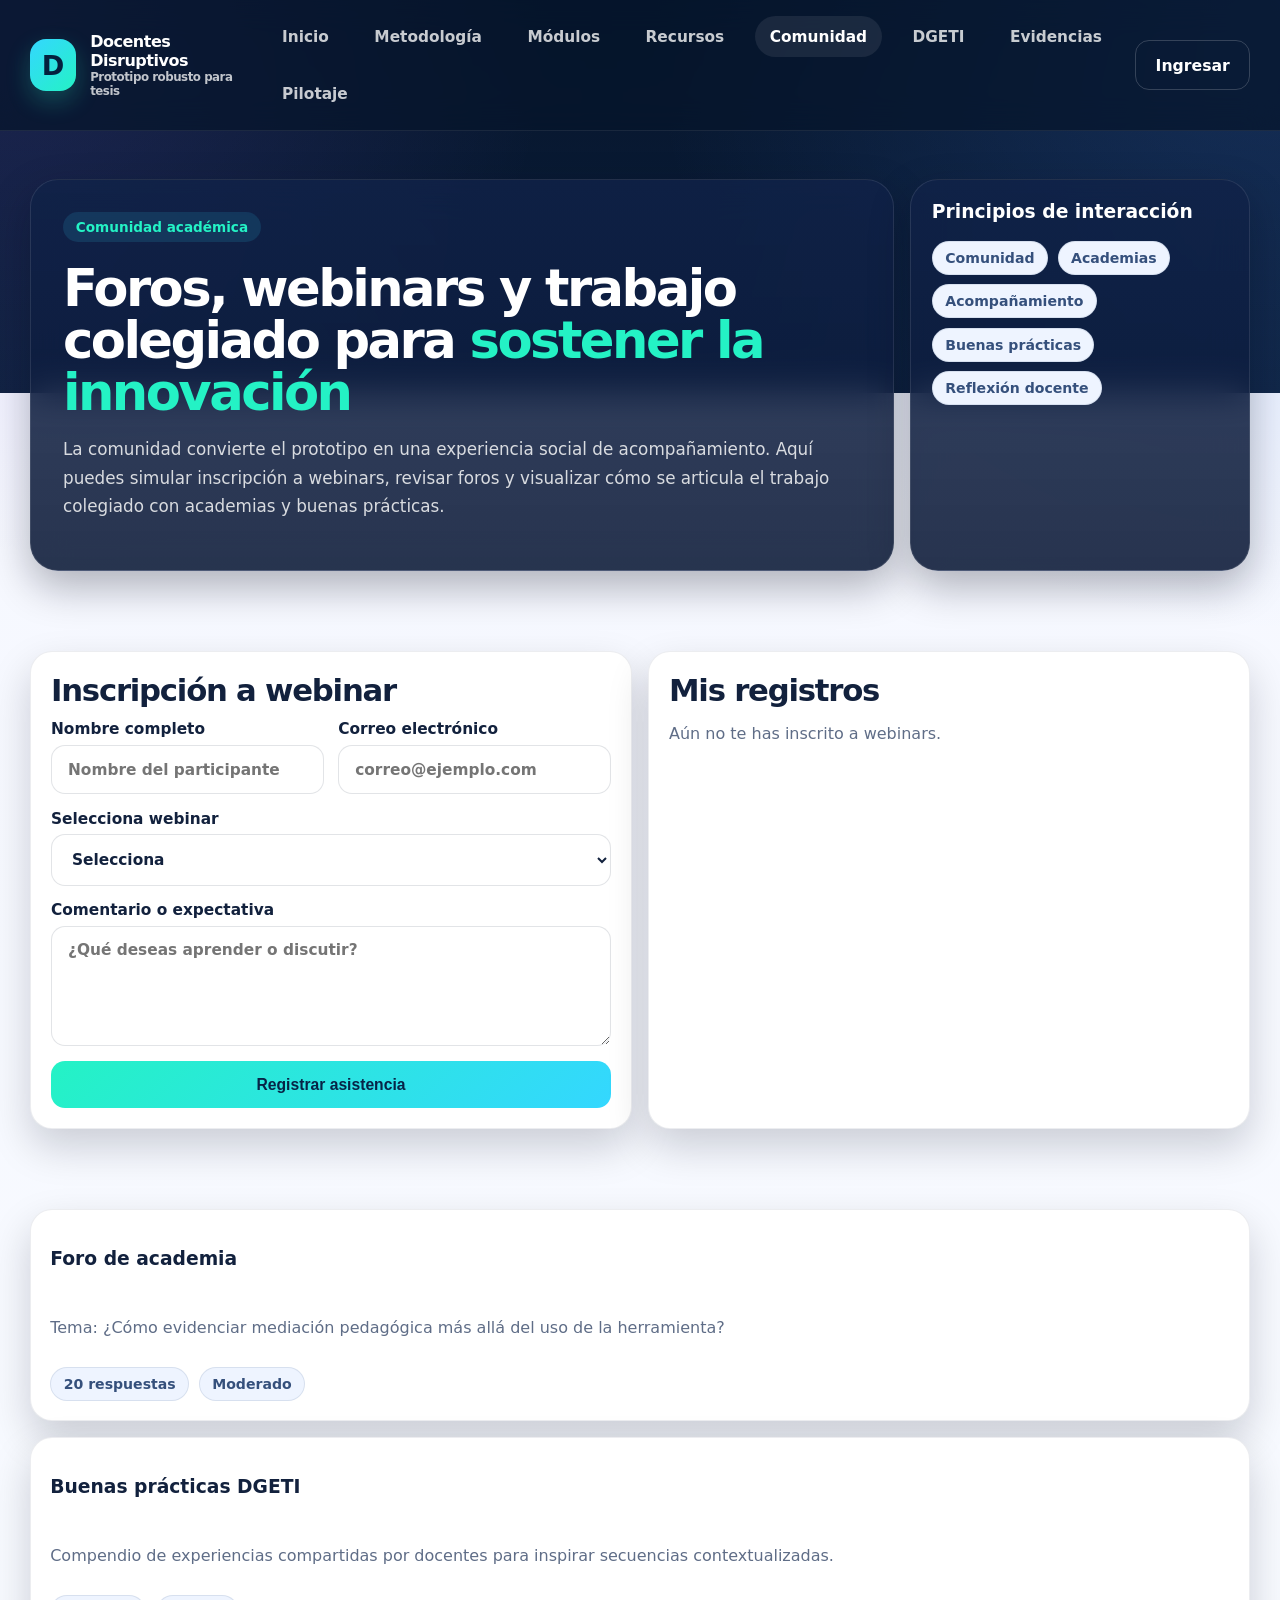
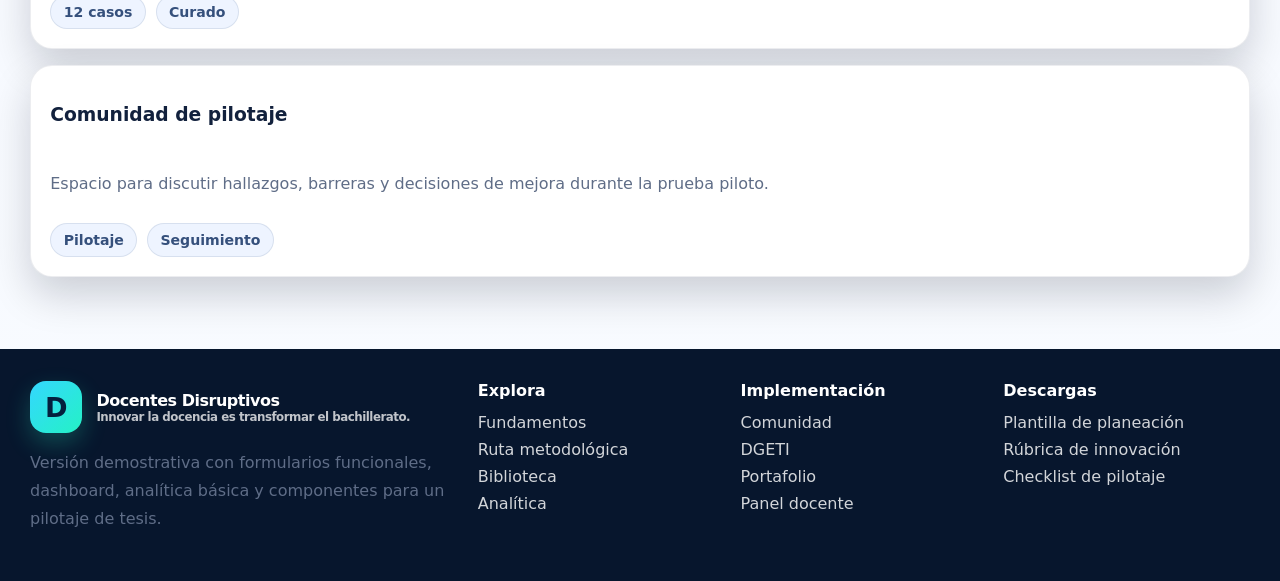
==== comunidad.html @ ebce60de "Add files via upload" ====
<!doctype html>
<html lang="es">
<head>
  <meta charset="utf-8">
  <meta name="viewport" content="width=device-width, initial-scale=1">
  <title>Comunidad | Docentes Disruptivos</title>
  <meta name="description" content="Prototipo robusto del portal Docentes Disruptivos para pilotaje y presentación de tesis.">
  <link rel="stylesheet" href="styles.css">
  
</head>
<body>
<header class="topbar">
  <div class="container nav">
    <a class="brand" href="index.html">
      <span class="brand-mark">D</span>
      <span>Docentes Disruptivos<small>Prototipo robusto para tesis</small></span>
    </a>
    <button class="mobile-toggle" data-mobile-toggle aria-label="Abrir menú">☰</button>
    <nav class="nav-links" data-nav-links><a href="index.html" class="">Inicio</a><a href="metodologia.html" class="">Metodología</a><a href="modulos.html" class="">Módulos</a><a href="recursos.html" class="">Recursos</a><a href="comunidad.html" class="active">Comunidad</a><a href="dgeti.html" class="">DGETI</a><a href="evidencias.html" class="">Evidencias</a><a href="pilotaje.html" class="">Pilotaje</a></nav>
    <div class="nav-actions">
      <a class="btn btn-outline" href="dashboard.html">Ingresar</a>
    </div>
  </div>
</header>

<main>
  <section class="hero">
    <div class="container hero-split">
      <div class="hero-copy glass">
        <div class="eyebrow">Comunidad académica</div>
        <h1>Foros, webinars y trabajo colegiado para <span class="highlight">sostener la innovación</span></h1>
        <p class="lead">La comunidad convierte el prototipo en una experiencia social de acompañamiento. Aquí puedes simular inscripción a webinars, revisar foros y visualizar cómo se articula el trabajo colegiado con academias y buenas prácticas.</p>
      </div>
      <aside class="hero-side-card glass">
        <h3 style="margin-top:0;color:#fff;">Principios de interacción</h3>
        <div class="tag-list">
          <span class="tag">Comunidad</span>
          <span class="tag">Academias</span>
          <span class="tag">Acompañamiento</span>
          <span class="tag">Buenas prácticas</span>
          <span class="tag">Reflexión docente</span>
        </div>
      </aside>
    </div>
  </section>

  <section class="section light" id="webinars">
    <div class="container grid-2">
      <article class="form-card">
        <h2>Inscripción a webinar</h2>
        <div id="webinar-notice" class="notice"></div>
        <form id="webinar-form">
          <div class="field-grid">
            <label>Nombre completo
              <input type="text" name="nombre" required placeholder="Nombre del participante">
            </label>
            <label>Correo electrónico
              <input type="email" name="correo" required placeholder="correo@ejemplo.com">
            </label>
          </div>
          <label>Selecciona webinar
            <select name="webinar" required>
              <option value="">Selecciona</option>
              <option>Uso ético de la IA en el bachillerato</option>
              <option>Planeación con progresiones y cultura digital</option>
              <option>Evidencias para pilotaje y mejora continua</option>
            </select>
          </label>
          <label>Comentario o expectativa
            <textarea name="expectativa" placeholder="¿Qué deseas aprender o discutir?"></textarea>
          </label>
          <button class="btn btn-primary" type="submit">Registrar asistencia</button>
        </form>
      </article>
      <article class="panel-card">
        <h2>Mis registros</h2>
        <div id="webinar-registrations"></div>
      </article>
    </div>
  </section>

  <section class="section" id="academias">
    <div class="container forum-grid">
      <article class="forum-card"><h3>Foro de academia</h3><p class="section-intro">Tema: ¿Cómo evidenciar mediación pedagógica más allá del uso de la herramienta?</p><div class="chip-row"><span class="chip">20 respuestas</span><span class="chip">Moderado</span></div></article>
      <article class="forum-card"><h3>Buenas prácticas DGETI</h3><p class="section-intro">Compendio de experiencias compartidas por docentes para inspirar secuencias contextualizadas.</p><div class="chip-row"><span class="chip">12 casos</span><span class="chip">Curado</span></div></article>
      <article class="forum-card"><h3>Comunidad de pilotaje</h3><p class="section-intro">Espacio para discutir hallazgos, barreras y decisiones de mejora durante la prueba piloto.</p><div class="chip-row"><span class="chip">Pilotaje</span><span class="chip">Seguimiento</span></div></article>
    </div>
  </section>
</main>

<footer class="footer">
  <div class="container footer-grid">
    <div>
      <div class="brand"><span class="brand-mark">D</span><span>Docentes Disruptivos<small>Innovar la docencia es transformar el bachillerato.</small></span></div>
      <p class="section-intro">Versión demostrativa con formularios funcionales, dashboard, analítica básica y componentes para un pilotaje de tesis.</p>
    </div>
    <div>
      <strong>Explora</strong>
      <ul>
        <li><a href="metodologia.html">Fundamentos</a></li>
        <li><a href="modulos.html">Ruta metodológica</a></li>
        <li><a href="recursos.html">Biblioteca</a></li>
        <li><a href="pilotaje.html">Analítica</a></li>
      </ul>
    </div>
    <div>
      <strong>Implementación</strong>
      <ul>
        <li><a href="comunidad.html">Comunidad</a></li>
        <li><a href="dgeti.html">DGETI</a></li>
        <li><a href="evidencias.html">Portafolio</a></li>
        <li><a href="dashboard.html">Panel docente</a></li>
      </ul>
    </div>
    <div>
      <strong>Descargas</strong>
      <ul>
        <li><a href="assets/downloads/plantilla-planeacion.txt" download>Plantilla de planeación</a></li>
        <li><a href="assets/downloads/rubrica-innovacion.csv" download>Rúbrica de innovación</a></li>
        <li><a href="assets/downloads/checklist-pilotaje.md" download>Checklist de pilotaje</a></li>
      </ul>
    </div>
  </div>
</footer>
<script src="app.js"></script>
</body>
</html>
---- styles.css ----
:root {
  --bg: #07162d;
  --bg-soft: #0c2345;
  --bg-card: rgba(10, 24, 54, 0.82);
  --paper: #eef3ff;
  --text: #12213d;
  --muted: #5f6d87;
  --line: rgba(255,255,255,0.08);
  --line-dark: rgba(18,33,61,0.08);
  --primary: #34d7ff;
  --primary-2: #24f2c5;
  --secondary: #8c6cff;
  --accent: #f8b44c;
  --success: #19c37d;
  --danger: #ff6c8b;
  --shadow: 0 18px 40px rgba(2, 10, 28, 0.18);
  --radius-xl: 28px;
  --radius-lg: 22px;
  --radius-md: 16px;
  --radius-sm: 12px;
  --max: 1220px;
}
* { box-sizing: border-box; }
html { scroll-behavior: smooth; }
body {
  margin: 0;
  font-family: Inter, ui-sans-serif, system-ui, -apple-system, BlinkMacSystemFont, "Segoe UI", sans-serif;
  color: var(--text);
  background:
    radial-gradient(circle at top right, rgba(76, 142, 255, 0.2), transparent 25%),
    radial-gradient(circle at top left, rgba(140,108,255,0.16), transparent 22%),
    linear-gradient(180deg, #06152c 0%, #0c1f3b 18%, #f6f8ff 18%, #f8fbff 100%);
  min-height: 100vh;
}
a { color: inherit; text-decoration: none; }
img { max-width: 100%; display: block; }
.container { width: min(calc(100% - 2rem), var(--max)); margin: 0 auto; }
.topbar {
  position: sticky;
  top: 0;
  z-index: 50;
  backdrop-filter: blur(16px);
  background: rgba(6, 21, 44, 0.72);
  border-bottom: 1px solid rgba(255,255,255,0.08);
}
.nav {
  display: flex;
  align-items: center;
  justify-content: space-between;
  gap: 1rem;
  padding: 1rem 0;
}
.brand { display:flex; align-items:center; gap:.9rem; color: #fff; font-weight: 800; letter-spacing: -.03em; }
.brand-mark {
  width: 52px; height: 52px; border-radius: 16px;
  background: linear-gradient(135deg, var(--primary), var(--primary-2));
  color: #04203e; display:grid; place-items:center; font-size:1.7rem; box-shadow: 0 10px 24px rgba(36,242,197,0.24);
}
.brand small { display:block; font-size:.74rem; font-weight:600; opacity:.75; }
.nav-links { display:flex; gap:1rem; flex-wrap:wrap; }
.nav-links a {
  color: rgba(255,255,255,.78); padding:.72rem .92rem; border-radius:999px; font-weight:600; font-size:.96rem;
}
.nav-links a.active, .nav-links a:hover { color:#fff; background: rgba(255,255,255,0.08); }
.nav-actions { display:flex; align-items:center; gap:.75rem; }
.mobile-toggle { display:none; background:transparent; border:none; color:#fff; font-size:1.6rem; }
.hero {
  padding: 3rem 0 2.5rem;
  color: #fff;
}
.hero-grid { display:grid; grid-template-columns: 1.1fr .9fr; gap: 1.3rem; align-items: center; }
.glass, .hero-card {
  background: linear-gradient(180deg, rgba(16,34,72,.82), rgba(10,24,54,.88));
  border: 1px solid rgba(255,255,255,.1);
  box-shadow: 0 16px 40px rgba(5,11,26,.3);
  backdrop-filter: blur(18px);
  border-radius: var(--radius-xl);
}
.hero-copy { padding: 2rem; }
.eyebrow {
  display:inline-flex; align-items:center; gap:.5rem; padding:.45rem .8rem; border-radius:999px; background: rgba(52,215,255,0.12); color: var(--primary-2); font-size: .85rem; font-weight:700; margin-bottom:1rem;
}
.hero h1 { font-size: clamp(2.2rem, 4vw, 4.4rem); line-height: 1.02; margin:.2rem 0 1rem; letter-spacing:-.05em; }
.hero p.lead { font-size: 1.05rem; line-height:1.7; color: rgba(255,255,255,.82); }
.highlight { color: var(--primary-2); }
.hero-actions, .toolbar { display:flex; gap:.8rem; flex-wrap:wrap; margin-top:1.25rem; }
.btn {
  display:inline-flex; align-items:center; justify-content:center; gap:.55rem; border:none; border-radius: 14px; padding:.92rem 1.2rem; font-weight:700; cursor:pointer; transition:.18s ease; font-size: .98rem;
}
.btn:hover { transform: translateY(-1px); }
.btn-primary { background: linear-gradient(135deg, var(--primary-2), var(--primary)); color:#072446; }
.btn-secondary { background: rgba(255,255,255,.08); color:#fff; border:1px solid rgba(255,255,255,.12); }
.btn-outline { background: transparent; color:#fff; border:1px solid rgba(255,255,255,.18); }
.btn-light { background:#fff; color: var(--text); border:1px solid var(--line-dark); }
.btn-danger { background: linear-gradient(135deg, #ff86a0, #ff6c8b); color:#fff; }
.hero-visual { padding: 1rem; overflow:hidden; }
.hero-visual img { width:100%; border-radius: 20px; }
.metric-grid { display:grid; grid-template-columns: repeat(4,1fr); gap: .75rem; margin-top: 1.3rem; }
.metric {
  padding: 1rem; border-radius: 18px; background: rgba(255,255,255,.05); border: 1px solid rgba(255,255,255,.08);
}
.metric strong { display:block; font-size:1.5rem; color:#fff; }
.metric span { color: rgba(255,255,255,.74); font-size: .9rem; }
.section { padding: 2.5rem 0; }
.section h2, .section h1 { margin:0 0 .8rem; font-size: clamp(1.7rem, 2.4vw, 2.6rem); letter-spacing:-.04em; }
.section-intro { color: var(--muted); line-height:1.75; max-width: 880px; }
.light { background: transparent; }
.card-grid { display:grid; grid-template-columns: repeat(4,1fr); gap: 1rem; margin-top:1.25rem; }
.card, .panel-card, .feature-card, .table-card, .stat-card, .module-card, .resource-card, .forum-card, .form-card, .timeline-card, .download-card, .tab-pane {
  background:#fff; border:1px solid rgba(18,33,61,.08); border-radius: var(--radius-lg); box-shadow: var(--shadow);
}
.card, .panel-card, .feature-card, .table-card, .form-card, .timeline-card { padding: 1.25rem; }
.dark-card {
  background: linear-gradient(180deg, rgba(12, 35, 69, 0.98), rgba(8, 24, 53, 0.98));
  color:#fff;
  border:1px solid rgba(255,255,255,.08);
}
.dark-card .section-intro, .dark-card p, .dark-card li { color: rgba(255,255,255,.74); }
.icon-badge {
  width: 48px; height: 48px; border-radius: 14px; display:grid; place-items:center; background: linear-gradient(135deg, rgba(140,108,255,.16), rgba(52,215,255,.16)); color: var(--secondary); font-size:1.35rem; margin-bottom: .95rem;
}
.route-grid, .alignment-grid, .dashboard-panels, .grid-3, .grid-2, .theory-grid, .resource-grid, .forum-grid, .analytics-grid, .stats-grid, .download-grid {
  display:grid; gap: 1rem;
}
.route-grid { grid-template-columns: repeat(3, 1fr); margin-top: 1.2rem; }
.alignment-grid { grid-template-columns: repeat(3, 1fr); margin-top: 1.2rem; }
.grid-3, .theory-grid, .resource-grid { grid-template-columns: repeat(3, 1fr); }
.grid-2 { grid-template-columns: repeat(2, 1fr); }
.dashboard-panels { grid-template-columns: repeat(3, 1fr); }
.stats-grid { grid-template-columns: repeat(4,1fr); }
.analytics-grid { grid-template-columns: 1.2fr .8fr; }
.download-grid { grid-template-columns: repeat(3,1fr); }
.module-card { padding: 1.15rem; position: relative; overflow:hidden; }
.module-card h3 { margin: .2rem 0 .7rem; font-size:1.1rem; }
.module-number {
  position:absolute; top:1rem; right:1rem; width: 36px; height:36px; border-radius: 50%; background: linear-gradient(135deg, var(--secondary), var(--primary)); color:#fff; font-weight:800; display:grid; place-items:center;
}
.list-clean { list-style:none; padding:0; margin:0; display:grid; gap:.75rem; }
.list-clean li { line-height:1.6; }
.pill-list, .tag-list, .chip-row { display:flex; flex-wrap:wrap; gap:.6rem; }
.pill, .tag, .chip {
  display:inline-flex; align-items:center; gap:.35rem; padding:.5rem .78rem; border-radius:999px; background:#eef4ff; color:#35507c; font-weight:600; font-size:.88rem; border:1px solid rgba(53,80,124,.12);
}
.dark-card .pill, .dark-card .tag, .dark-card .chip { background: rgba(255,255,255,.08); color:#fff; border-color: rgba(255,255,255,.08); }
.two-col { display:grid; grid-template-columns: 1fr 1fr; gap: 1rem; }
.steps { display:grid; grid-template-columns: repeat(5,1fr); gap: .8rem; }
.step { padding: 1rem; border-radius:18px; background: rgba(255,255,255,.05); border:1px solid rgba(255,255,255,.08); }
.community-band { display:grid; grid-template-columns: .9fr 1.1fr; overflow:hidden; }
.community-band img { height:100%; object-fit: cover; }
.footer { background:#07162d; color:#fff; padding: 2rem 0; margin-top: 2rem; }
.footer-grid { display:grid; grid-template-columns: 1.4fr repeat(3,.8fr); gap: 1rem; align-items:flex-start; }
.footer ul { list-style:none; padding:0; margin:.8rem 0 0; display:grid; gap:.5rem; }
.footer a { color: rgba(255,255,255,.82); }
.searchbar, .input, .select, textarea, input[type="text"], input[type="email"], input[type="date"], input[type="number"], input[type="search"], select {
  width:100%; border-radius:14px; border:1px solid rgba(18,33,61,.12); padding:.92rem 1rem; font: inherit; color: var(--text); background:#fff; outline:none;
}
textarea { min-height: 120px; resize: vertical; }
label { display:grid; gap:.42rem; font-weight:700; font-size:.96rem; color: var(--text); }
.field-grid { display:grid; grid-template-columns: repeat(2,1fr); gap: .9rem; }
.form-card form { display:grid; gap: .95rem; }
.help-text { font-size: .84rem; color: var(--muted); line-height:1.6; }
.notice {
  border-radius: 14px; padding: .9rem 1rem; font-weight: 600; display:none; align-items:center; gap:.6rem;
}
.notice.show { display:flex; }
.notice.success { background: rgba(25,195,125,.12); color: #127949; border:1px solid rgba(25,195,125,.16); }
.notice.error { background: rgba(255,108,139,.12); color: #a42043; border:1px solid rgba(255,108,139,.16); }
.page-shell { padding: 1rem; }
.dashboard-grid { display:grid; grid-template-columns: 260px 1fr 310px; gap:1rem; }
.sidebar {
  padding:1rem; border-radius: 24px; background: linear-gradient(180deg, rgba(7,22,45,.98), rgba(8,28,57,.98)); color:#fff; min-height: calc(100vh - 5rem); position: sticky; top: 92px;
}
.sidebar-nav, .side-menu { display:grid; gap:.45rem; margin-top:1rem; }
.sidebar-nav a, .side-menu a {
  color: rgba(255,255,255,.82); padding:.85rem .9rem; border-radius: 14px; font-weight:600;
}
.sidebar-nav a.active, .sidebar-nav a:hover, .side-menu a.active, .side-menu a:hover { background: rgba(52,215,255,.16); color:#fff; }
.dashboard-main, .dashboard-side { min-width:0; }
.progress-card { display:grid; grid-template-columns: 1fr 280px; gap: 1rem; align-items:center; }
.progress-bar {
  height: 14px; background: rgba(255,255,255,.08); border-radius: 999px; overflow:hidden; margin:.8rem 0;
}
.progress-bar span { display:block; height:100%; background: linear-gradient(90deg, var(--primary-2), var(--primary)); border-radius:999px; }
.timeline-mini, .timeline-vertical { display:grid; gap:.7rem; }
.timeline-item {
  display:grid; grid-template-columns: 44px 1fr auto; gap:.8rem; align-items:center; padding: .95rem 1rem; border-radius: 18px; border:1px solid rgba(18,33,61,.08); background:#fff;
}
.timeline-item.is-active { border-color: rgba(52,215,255,.4); box-shadow: 0 10px 24px rgba(52,215,255,.12); }
.timeline-item .bubble {
  width:44px; height:44px; border-radius: 14px; display:grid; place-items:center; font-weight:800; color:#fff; background: linear-gradient(135deg, var(--secondary), var(--primary));
}
.timeline-item small { color: var(--muted); display:block; margin-top:.15rem; }
.status-pill { padding:.45rem .72rem; border-radius:999px; font-size:.82rem; font-weight:800; }
.status-completado { background: rgba(25,195,125,.14); color:#0f8d58; }
.status-en-curso { background: rgba(52,215,255,.16); color:#0e88ab; }
.status-pendiente { background: rgba(140,108,255,.16); color:#6847dc; }
.badges-row { display:grid; grid-template-columns: repeat(4,1fr); gap:1rem; }
.badge-card { padding:1rem; border-radius:18px; background: linear-gradient(180deg, rgba(10,24,54,.96), rgba(7,21,44,.98)); color:#fff; }
.resource-card { padding:1.2rem; display:grid; gap:.75rem; }
.resource-meta { display:flex; gap:.45rem; flex-wrap:wrap; }
.filter-bar { display:grid; grid-template-columns: 1.2fr repeat(3, .7fr); gap:.8rem; margin: 1rem 0 1.2rem; }
.forum-card { padding:1.2rem; display:grid; gap:.6rem; }
.kpi { padding:1rem; border-radius:20px; background:#fff; box-shadow:var(--shadow); }
.kpi strong { display:block; font-size:1.8rem; margin-bottom:.25rem; }
.hero-split { display:grid; grid-template-columns: 1fr 340px; gap:1rem; align-items:stretch; }
.hero-side-card { padding:1.3rem; }
.table-card table { width:100%; border-collapse: collapse; }
.table-card th, .table-card td { padding:.85rem .75rem; border-bottom:1px solid rgba(18,33,61,.08); text-align:left; font-size:.95rem; }
.table-card th { color:#35507c; }
.chart {
  padding:1rem; border-radius:20px; background:#fff; box-shadow:var(--shadow);
}
.bar-chart { display:flex; align-items:flex-end; gap:.9rem; height: 220px; padding: 1rem .5rem .5rem; }
.bar { flex:1; background: linear-gradient(180deg, var(--primary), var(--secondary)); border-radius: 16px 16px 6px 6px; position:relative; min-width:40px; }
.bar span { position:absolute; bottom: calc(100% + .5rem); left:50%; transform: translateX(-50%); font-size:.86rem; font-weight:700; color:#35507c; }
.bar label { position:absolute; top: calc(100% + .55rem); left:50%; transform: translateX(-50%); font-size:.78rem; font-weight:700; color: var(--muted); text-align:center; width:80px; }
.tabs { display:flex; gap:.8rem; margin: 1rem 0; flex-wrap:wrap; }
.tab-btn { border:none; cursor:pointer; padding:.75rem .9rem; border-radius:999px; font:inherit; font-weight:700; background:#eaf1ff; color:#3c557f; }
.tab-btn.active { background: linear-gradient(135deg, var(--primary-2), var(--primary)); color:#072446; }
.tab-pane { display:none; }
.tab-pane.active { display:block; }
.small { font-size:.86rem; }
.muted { color: var(--muted); }
.banner-note {
  display:flex; gap:.8rem; align-items:flex-start; padding:1rem 1.1rem; background:#fff7ea; color:#754d10; border:1px solid rgba(248,180,76,.3); border-radius:18px;
}
.quote {
  padding:1rem 1.1rem; border-left:4px solid var(--secondary); background:#faf7ff; border-radius: 0 18px 18px 0; color:#513f81;
}
.split-card { display:grid; grid-template-columns: repeat(2,1fr); gap:1rem; }
.hero-mini-list { display:grid; gap:.8rem; }
.stat-card { padding: 1rem 1.1rem; }
.stat-card strong { display:block; font-size:1.8rem; }
.download-card { padding:1rem 1.1rem; }
.inline-code { padding:.15rem .35rem; border-radius:8px; background:#eef4ff; font-family: ui-monospace, SFMono-Regular, Menlo, monospace; font-size:.9em; }
.hidden { display:none !important; }
@media (max-width: 1120px) {
  .hero-grid, .hero-split, .community-band, .dashboard-grid, .analytics-grid { grid-template-columns: 1fr; }
  .card-grid, .route-grid, .alignment-grid, .grid-3, .resource-grid, .forum-grid, .stats-grid, .badges-row, .download-grid, .dashboard-panels { grid-template-columns: repeat(2,1fr); }
  .progress-card { grid-template-columns: 1fr; }
  .sidebar { position: static; min-height: auto; }
}
@media (max-width: 820px) {
  body { background: linear-gradient(180deg, #06152c 0%, #0c1f3b 13%, #f6f8ff 13%, #f8fbff 100%); }
  .mobile-toggle { display:block; }
  .nav-links { display:none; position:absolute; top: 74px; left:0; right:0; background: rgba(6,21,44,.98); padding:1rem; border-bottom:1px solid rgba(255,255,255,.08); }
  .nav-links.show { display:grid; }
  .nav-actions { display:none; }
  .card-grid, .route-grid, .alignment-grid, .grid-2, .grid-3, .theory-grid, .resource-grid, .forum-grid, .stats-grid, .badges-row, .download-grid, .dashboard-panels, .two-col, .field-grid, .split-card, .steps, .footer-grid { grid-template-columns: 1fr; }
  .metric-grid { grid-template-columns: repeat(2,1fr); }
  .filter-bar { grid-template-columns: 1fr; }
  .timeline-item { grid-template-columns: 44px 1fr; }
  .timeline-item .status-pill { grid-column: 2; justify-self:start; }
}
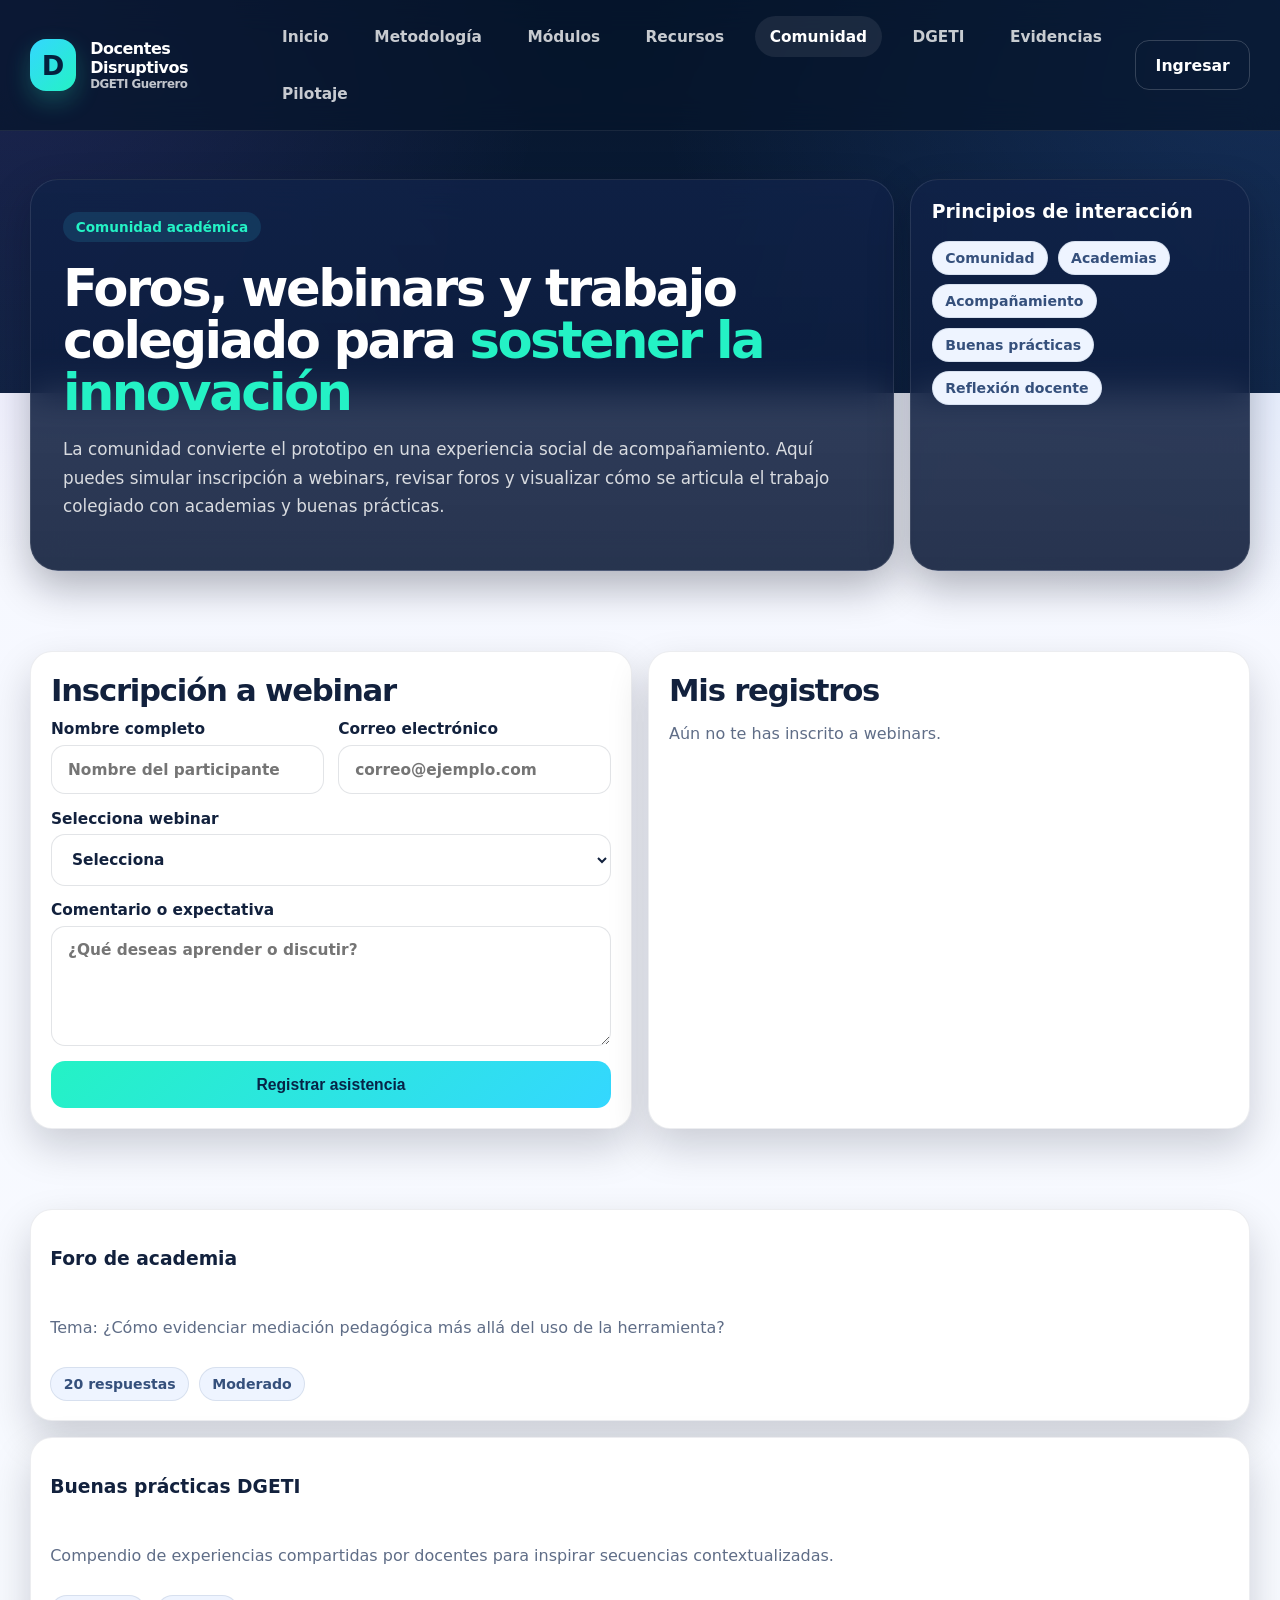
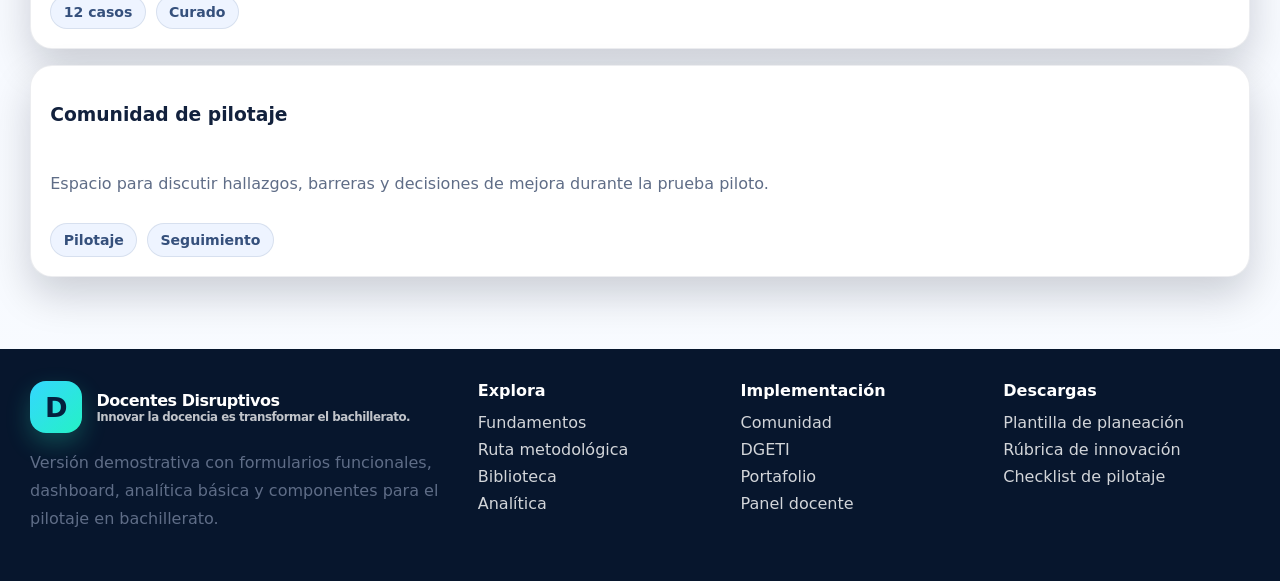
==== commit 754c3a46: "Add files via upload" ====
--- a/comunidad.html
+++ b/comunidad.html
@@ -4,7 +4,7 @@
   <meta charset="utf-8">
   <meta name="viewport" content="width=device-width, initial-scale=1">
   <title>Comunidad | Docentes Disruptivos</title>
-  <meta name="description" content="Prototipo robusto del portal Docentes Disruptivos para pilotaje y presentación de tesis.">
+  <meta name="description" content="Portal Docentes Disruptivos · Prototipo de pilotaje para docentes de bachillerato DGETI Guerrero.">
   <link rel="stylesheet" href="styles.css">
   
 </head>
@@ -13,7 +13,7 @@
   <div class="container nav">
     <a class="brand" href="index.html">
       <span class="brand-mark">D</span>
-      <span>Docentes Disruptivos<small>Prototipo robusto para tesis</small></span>
+      <span>Docentes Disruptivos<small>DGETI Guerrero</small></span>
     </a>
     <button class="mobile-toggle" data-mobile-toggle aria-label="Abrir menú">☰</button>
     <nav class="nav-links" data-nav-links><a href="index.html" class="">Inicio</a><a href="metodologia.html" class="">Metodología</a><a href="modulos.html" class="">Módulos</a><a href="recursos.html" class="">Recursos</a><a href="comunidad.html" class="active">Comunidad</a><a href="dgeti.html" class="">DGETI</a><a href="evidencias.html" class="">Evidencias</a><a href="pilotaje.html" class="">Pilotaje</a></nav>
@@ -92,7 +92,7 @@
   <div class="container footer-grid">
     <div>
       <div class="brand"><span class="brand-mark">D</span><span>Docentes Disruptivos<small>Innovar la docencia es transformar el bachillerato.</small></span></div>
-      <p class="section-intro">Versión demostrativa con formularios funcionales, dashboard, analítica básica y componentes para un pilotaje de tesis.</p>
+      <p class="section-intro">Versión demostrativa con formularios funcionales, dashboard, analítica básica y componentes para el pilotaje en bachillerato.</p>
     </div>
     <div>
       <strong>Explora</strong>
--- a/styles.css
+++ b/styles.css
@@ -235,21 +235,352 @@
 .download-card { padding:1rem 1.1rem; }
 .inline-code { padding:.15rem .35rem; border-radius:8px; background:#eef4ff; font-family: ui-monospace, SFMono-Regular, Menlo, monospace; font-size:.9em; }
 .hidden { display:none !important; }
-@media (max-width: 1120px) {
-  .hero-grid, .hero-split, .community-band, .dashboard-grid, .analytics-grid { grid-template-columns: 1fr; }
-  .card-grid, .route-grid, .alignment-grid, .grid-3, .resource-grid, .forum-grid, .stats-grid, .badges-row, .download-grid, .dashboard-panels { grid-template-columns: repeat(2,1fr); }
+
+/* ===========================
+   NUEVOS COMPONENTES
+   =========================== */
+
+/* Foto de perfil */
+.profile-photo-wrap {
+  display: flex;
+  align-items: center;
+  gap: 1.2rem;
+  padding: 0 0 1rem;
+  margin-bottom: 1rem;
+  border-bottom: 1px solid rgba(18,33,61,.08);
+  flex-wrap: wrap;
+}
+.profile-avatar {
+  width: 120px;
+  height: 120px;
+  border-radius: 50%;
+  object-fit: cover;
+  background: linear-gradient(135deg, var(--primary), var(--secondary));
+  border: 4px solid rgba(255,255,255,.9);
+  box-shadow: 0 12px 28px rgba(2,10,28,.18);
+  flex-shrink: 0;
+}
+.profile-avatar-sm {
+  width: 56px;
+  height: 56px;
+  border-radius: 50%;
+  object-fit: cover;
+  border: 2px solid rgba(255,255,255,.18);
+  box-shadow: 0 6px 14px rgba(2,10,28,.24);
+  flex-shrink: 0;
+}
+.profile-photo-info { flex: 1; min-width: 200px; }
+.profile-photo-info h3 { margin: 0 0 .35rem; font-size: 1.15rem; }
+.profile-photo-info p { margin: 0; color: var(--muted); font-size: .92rem; line-height:1.5; }
+.profile-photo-actions { display: flex; gap: .55rem; flex-wrap: wrap; margin-top: .65rem; }
+.profile-photo-input { display: none; }
+.btn-mini {
+  display: inline-flex; align-items: center; gap:.4rem;
+  padding: .55rem .85rem;
+  border-radius: 12px;
+  font-weight: 700;
+  font-size: .85rem;
+  cursor: pointer;
+  border: 1px solid var(--line-dark);
+  background: #fff;
+  color: var(--text);
+  transition: .18s ease;
+}
+.btn-mini:hover { transform: translateY(-1px); border-color: var(--primary); }
+.btn-mini.is-danger { color: #a42043; border-color: rgba(255,108,139,.32); }
+
+/* Avatar en sidebar oscuro */
+.sidebar-profile {
+  display: flex; align-items: center; gap: .8rem;
+  padding: .9rem; margin-top: 1rem;
+  border-radius: 16px;
+  background: rgba(255,255,255,.06);
+  border: 1px solid rgba(255,255,255,.08);
+}
+.sidebar-profile-info { min-width: 0; }
+.sidebar-profile-info strong { display: block; color: #fff; font-size: .95rem; line-height:1.25; overflow:hidden; text-overflow:ellipsis; }
+.sidebar-profile-info span { color: rgba(255,255,255,.62); font-size: .8rem; }
+
+/* Notificaciones */
+.notifications-panel {
+  display: grid; gap: .65rem;
+  margin: 1rem 0 0;
+}
+.notification-item {
+  display: grid;
+  grid-template-columns: 36px 1fr auto;
+  gap: .75rem;
+  align-items: center;
+  padding: .85rem 1rem;
+  border-radius: 14px;
+  background: rgba(255,255,255,.06);
+  border: 1px solid rgba(52,215,255,.18);
+  color: rgba(255,255,255,.92);
+  font-size: .92rem;
+}
+.notification-item .notif-icon {
+  width: 36px; height: 36px; border-radius: 12px;
+  display: grid; place-items: center;
+  background: linear-gradient(135deg, var(--primary-2), var(--primary));
+  color: #04203e; font-size: 1rem; font-weight: 800;
+}
+.notification-item .notif-dismiss {
+  background: transparent; border: 0; color: rgba(255,255,255,.6);
+  font-size: 1.15rem; cursor: pointer; padding: .25rem .45rem; border-radius: 8px;
+}
+.notification-item .notif-dismiss:hover { color: #fff; background: rgba(255,255,255,.08); }
+
+/* Búsqueda funcional en dashboard */
+.search-shell { position: relative; }
+.search-results {
+  position: absolute; top: calc(100% + .4rem); left: 0; right: 0;
+  background: #fff;
+  border-radius: 16px;
+  border: 1px solid var(--line-dark);
+  box-shadow: 0 18px 42px rgba(2,10,28,.18);
+  padding: .55rem;
+  display: none;
+  max-height: 360px;
+  overflow-y: auto;
+  z-index: 30;
+}
+.search-results.show { display: block; }
+.search-result-item {
+  display: grid;
+  grid-template-columns: auto 1fr auto;
+  gap: .7rem;
+  align-items: center;
+  padding: .7rem .85rem;
+  border-radius: 12px;
+  cursor: pointer;
+  text-align: left;
+}
+.search-result-item:hover, .search-result-item:focus { background: #eef4ff; outline: none; }
+.search-result-item strong { color: var(--text); font-size: .94rem; }
+.search-result-item small { color: var(--muted); font-size: .8rem; }
+.search-result-item .chip { font-size: .72rem; padding: .25rem .55rem; }
+.search-empty { padding: 1rem; color: var(--muted); font-size: .92rem; text-align: center; }
+
+/* Botón volver arriba */
+.back-to-top {
+  position: fixed;
+  right: 1.2rem;
+  bottom: 1.2rem;
+  width: 48px; height: 48px;
+  border: 0;
+  border-radius: 50%;
+  background: linear-gradient(135deg, var(--primary-2), var(--primary));
+  color: #04203e;
+  font-size: 1.4rem;
+  font-weight: 800;
+  cursor: pointer;
+  box-shadow: 0 14px 32px rgba(2,10,28,.32);
+  opacity: 0;
+  pointer-events: none;
+  transform: translateY(10px);
+  transition: opacity .2s ease, transform .2s ease;
+  z-index: 60;
+}
+.back-to-top.is-visible { opacity: 1; pointer-events: auto; transform: translateY(0); }
+.back-to-top:hover { transform: translateY(-2px); }
+
+/* Tablas con scroll horizontal en pantallas pequeñas */
+.table-scroll { width: 100%; overflow-x: auto; -webkit-overflow-scrolling: touch; }
+.table-scroll table { min-width: 480px; }
+
+/* Indicador de auto-guardado */
+.save-indicator {
+  display: inline-flex; align-items: center; gap: .35rem;
+  padding: .3rem .65rem;
+  border-radius: 999px;
+  background: rgba(25,195,125,.14);
+  color: #0f8d58;
+  font-size: .78rem;
+  font-weight: 700;
+  opacity: 0;
+  transition: opacity .2s ease;
+}
+.save-indicator.show { opacity: 1; }
+
+/* ===========================
+   RESPONSIVE — BREAKPOINTS
+   =========================== */
+
+/* Tablet grande / laptop pequeña */
+@media (max-width: 1180px) {
+  .dashboard-grid { grid-template-columns: 230px 1fr; }
+  .dashboard-side { display: contents; }
+  .dashboard-side > * { margin-top: 1rem; }
+  .hero h1 { font-size: clamp(2rem, 4vw, 3.6rem); }
+  .footer-grid { grid-template-columns: 1.2fr repeat(3, 1fr); }
+}
+
+/* Tablet */
+@media (max-width: 1024px) {
+  .hero-grid, .hero-split, .community-band, .analytics-grid { grid-template-columns: 1fr; }
+  .card-grid, .route-grid, .alignment-grid, .grid-3, .resource-grid, .forum-grid, .stats-grid, .badges-row, .download-grid, .dashboard-panels, .theory-grid {
+    grid-template-columns: repeat(2, 1fr);
+  }
   .progress-card { grid-template-columns: 1fr; }
+  .progress-card img { max-width: 100%; }
+  .dashboard-grid { grid-template-columns: 1fr; gap: .9rem; }
   .sidebar { position: static; min-height: auto; }
-}
+  .sidebar-nav, .side-menu { grid-template-columns: repeat(2, 1fr); display: grid; gap: .5rem; }
+  .footer-grid { grid-template-columns: repeat(2, 1fr); }
+  .steps { grid-template-columns: repeat(3, 1fr); }
+  .community-band img { max-height: 320px; width: 100%; }
+}
+
+/* Mobile grande / tablet pequeña */
 @media (max-width: 820px) {
-  body { background: linear-gradient(180deg, #06152c 0%, #0c1f3b 13%, #f6f8ff 13%, #f8fbff 100%); }
-  .mobile-toggle { display:block; }
-  .nav-links { display:none; position:absolute; top: 74px; left:0; right:0; background: rgba(6,21,44,.98); padding:1rem; border-bottom:1px solid rgba(255,255,255,.08); }
-  .nav-links.show { display:grid; }
-  .nav-actions { display:none; }
-  .card-grid, .route-grid, .alignment-grid, .grid-2, .grid-3, .theory-grid, .resource-grid, .forum-grid, .stats-grid, .badges-row, .download-grid, .dashboard-panels, .two-col, .field-grid, .split-card, .steps, .footer-grid { grid-template-columns: 1fr; }
-  .metric-grid { grid-template-columns: repeat(2,1fr); }
+  body {
+    background: linear-gradient(180deg, #06152c 0%, #0c1f3b 14%, #f6f8ff 14%, #f8fbff 100%);
+  }
+  .mobile-toggle {
+    display: grid; place-items: center;
+    width: 44px; height: 44px;
+    border-radius: 12px;
+    background: rgba(255,255,255,.06);
+    border: 1px solid rgba(255,255,255,.08);
+  }
+  .nav {
+    flex-wrap: nowrap;
+    padding: .85rem 0;
+  }
+  .brand small { display: none; }
+  .brand-mark { width: 44px; height: 44px; border-radius: 14px; font-size: 1.45rem; }
+  .nav-links {
+    display: none;
+    position: absolute;
+    top: 100%; left: 0; right: 0;
+    background: rgba(6,21,44,.98);
+    padding: 1rem;
+    gap: .35rem;
+    border-bottom: 1px solid rgba(255,255,255,.08);
+    box-shadow: 0 12px 28px rgba(0,0,0,.3);
+    flex-direction: column;
+    flex-wrap: nowrap;
+    max-height: calc(100vh - 80px);
+    overflow-y: auto;
+  }
+  .nav-links.show { display: flex; }
+  .nav-links a {
+    width: 100%;
+    text-align: left;
+    border-radius: 12px;
+    padding: .85rem 1rem;
+    font-size: 1rem;
+  }
+  .nav-actions { display: none; }
+  .hero { padding: 2rem 0 1.5rem; }
+  .hero-copy { padding: 1.5rem; }
+  .hero h1 { font-size: clamp(1.75rem, 6vw, 2.6rem); }
+  .hero p.lead { font-size: .98rem; }
+  .section { padding: 1.75rem 0; }
+  .card-grid, .route-grid, .alignment-grid, .grid-2, .grid-3, .theory-grid,
+  .resource-grid, .forum-grid, .stats-grid, .badges-row, .download-grid,
+  .dashboard-panels, .two-col, .field-grid, .split-card, .footer-grid {
+    grid-template-columns: 1fr;
+  }
+  .metric-grid { grid-template-columns: repeat(2, 1fr); gap: .55rem; }
+  .metric { padding: .8rem; }
+  .metric strong { font-size: 1.3rem; }
   .filter-bar { grid-template-columns: 1fr; }
-  .timeline-item { grid-template-columns: 44px 1fr; }
-  .timeline-item .status-pill { grid-column: 2; justify-self:start; }
-}
+  .steps { grid-template-columns: repeat(2, 1fr); }
+  .timeline-item { grid-template-columns: 40px 1fr; gap: .6rem; padding: .8rem; }
+  .timeline-item .status-pill { grid-column: 2; justify-self: start; margin-top: .4rem; }
+  .timeline-item .bubble { width: 40px; height: 40px; }
+  .sidebar-nav, .side-menu { grid-template-columns: 1fr; }
+  .tabs { gap: .45rem; }
+  .tab-btn { padding: .6rem .8rem; font-size: .88rem; }
+  .bar-chart { height: 180px; gap: .55rem; }
+  .bar { min-width: 28px; }
+  .bar label { font-size: .7rem; width: 60px; }
+  .progress-card img { display: none; }
+  .page-shell { padding: .55rem; }
+  .profile-avatar { width: 96px; height: 96px; border-width: 3px; }
+  .footer { padding: 1.5rem 0; }
+}
+
+/* Mobile estándar */
+@media (max-width: 640px) {
+  .container { width: min(calc(100% - 1.4rem), var(--max)); }
+  .hero h1 { font-size: clamp(1.6rem, 7vw, 2.2rem); letter-spacing: -.03em; }
+  .hero-actions, .toolbar { flex-direction: column; align-items: stretch; }
+  .hero-actions .btn, .toolbar .btn { width: 100%; }
+  .glass, .hero-card, .card, .panel-card, .feature-card, .table-card, .form-card, .timeline-card { border-radius: var(--radius-md); }
+  .glass { border-radius: var(--radius-lg); }
+  .hero-copy { padding: 1.2rem; }
+  .panel-card, .feature-card, .form-card, .table-card, .card { padding: 1rem; }
+  .section h1, .section h2 { font-size: clamp(1.4rem, 5vw, 1.85rem); }
+  .topbar .nav { padding: .65rem 0; }
+  .filter-bar input, .filter-bar select { padding: .8rem .9rem; }
+  .field-grid { gap: .7rem; }
+  .field-grid label { gap: .3rem; }
+  textarea, input, select { font-size: 1rem; } /* evita zoom en iOS */
+  .footer-grid { gap: 1.4rem; }
+  .footer ul { gap: .35rem; }
+  .progress-bar { height: 11px; }
+  .module-card { padding: 1rem; }
+  .module-number { width: 32px; height: 32px; top: .8rem; right: .8rem; }
+  .icon-badge { width: 42px; height: 42px; font-size: 1.2rem; margin-bottom: .7rem; }
+  .resource-card { padding: 1rem; }
+  .badge-card { padding: .85rem; }
+  .stat-card { padding: .85rem; }
+  .stat-card strong { font-size: 1.4rem; }
+  .kpi { padding: .85rem; }
+  .kpi strong { font-size: 1.45rem; }
+  .quote, .banner-note { padding: .85rem 1rem; }
+  .back-to-top { right: .85rem; bottom: .85rem; width: 44px; height: 44px; font-size: 1.2rem; }
+  .profile-photo-wrap { gap: .9rem; }
+  .profile-avatar { width: 84px; height: 84px; }
+  .sidebar-profile { padding: .7rem; gap: .65rem; }
+  .profile-avatar-sm { width: 48px; height: 48px; }
+  .notification-item { grid-template-columns: 32px 1fr auto; padding: .7rem .85rem; font-size: .88rem; }
+  .notification-item .notif-icon { width: 32px; height: 32px; font-size: .9rem; }
+}
+
+/* Mobile chico */
+@media (max-width: 420px) {
+  .container { width: min(calc(100% - 1.1rem), var(--max)); }
+  .nav { padding: .55rem 0; }
+  .brand { gap: .55rem; font-size: .98rem; }
+  .brand-mark { width: 38px; height: 38px; border-radius: 11px; font-size: 1.2rem; }
+  .hero { padding: 1.4rem 0 1rem; }
+  .hero-copy { padding: 1rem; }
+  .hero h1 { font-size: clamp(1.45rem, 8vw, 2rem); }
+  .hero p.lead { font-size: .94rem; line-height: 1.6; }
+  .eyebrow { font-size: .75rem; padding: .35rem .65rem; }
+  .metric-grid { grid-template-columns: 1fr; }
+  .metric strong { font-size: 1.4rem; }
+  .pill, .tag, .chip { font-size: .8rem; padding: .4rem .65rem; }
+  .btn { padding: .85rem 1rem; font-size: .94rem; }
+  .panel-card, .form-card, .feature-card, .card { padding: .9rem; }
+  .progress-card { padding: .9rem; }
+  .bar-chart { height: 150px; padding: .8rem .35rem .35rem; gap: .35rem; }
+  .bar { min-width: 22px; border-radius: 10px 10px 4px 4px; }
+  .bar span { font-size: .72rem; }
+  .bar label { font-size: .62rem; width: 48px; }
+  .tabs { overflow-x: auto; flex-wrap: nowrap; padding-bottom: .25rem; }
+  .tab-btn { white-space: nowrap; flex-shrink: 0; }
+  .timeline-item { padding: .7rem; gap: .55rem; }
+  .profile-avatar { width: 76px; height: 76px; border-width: 3px; }
+}
+
+/* Soporte para movimiento reducido */
+@media (prefers-reduced-motion: reduce) {
+  *, *::before, *::after {
+    animation-duration: .01ms !important;
+    animation-iteration-count: 1 !important;
+    transition-duration: .01ms !important;
+    scroll-behavior: auto !important;
+  }
+}
+
+/* Mejor foco para accesibilidad por teclado */
+:focus-visible {
+  outline: 3px solid var(--primary-2);
+  outline-offset: 2px;
+  border-radius: 6px;
+}
+.btn:focus-visible { outline-offset: 3px; }
